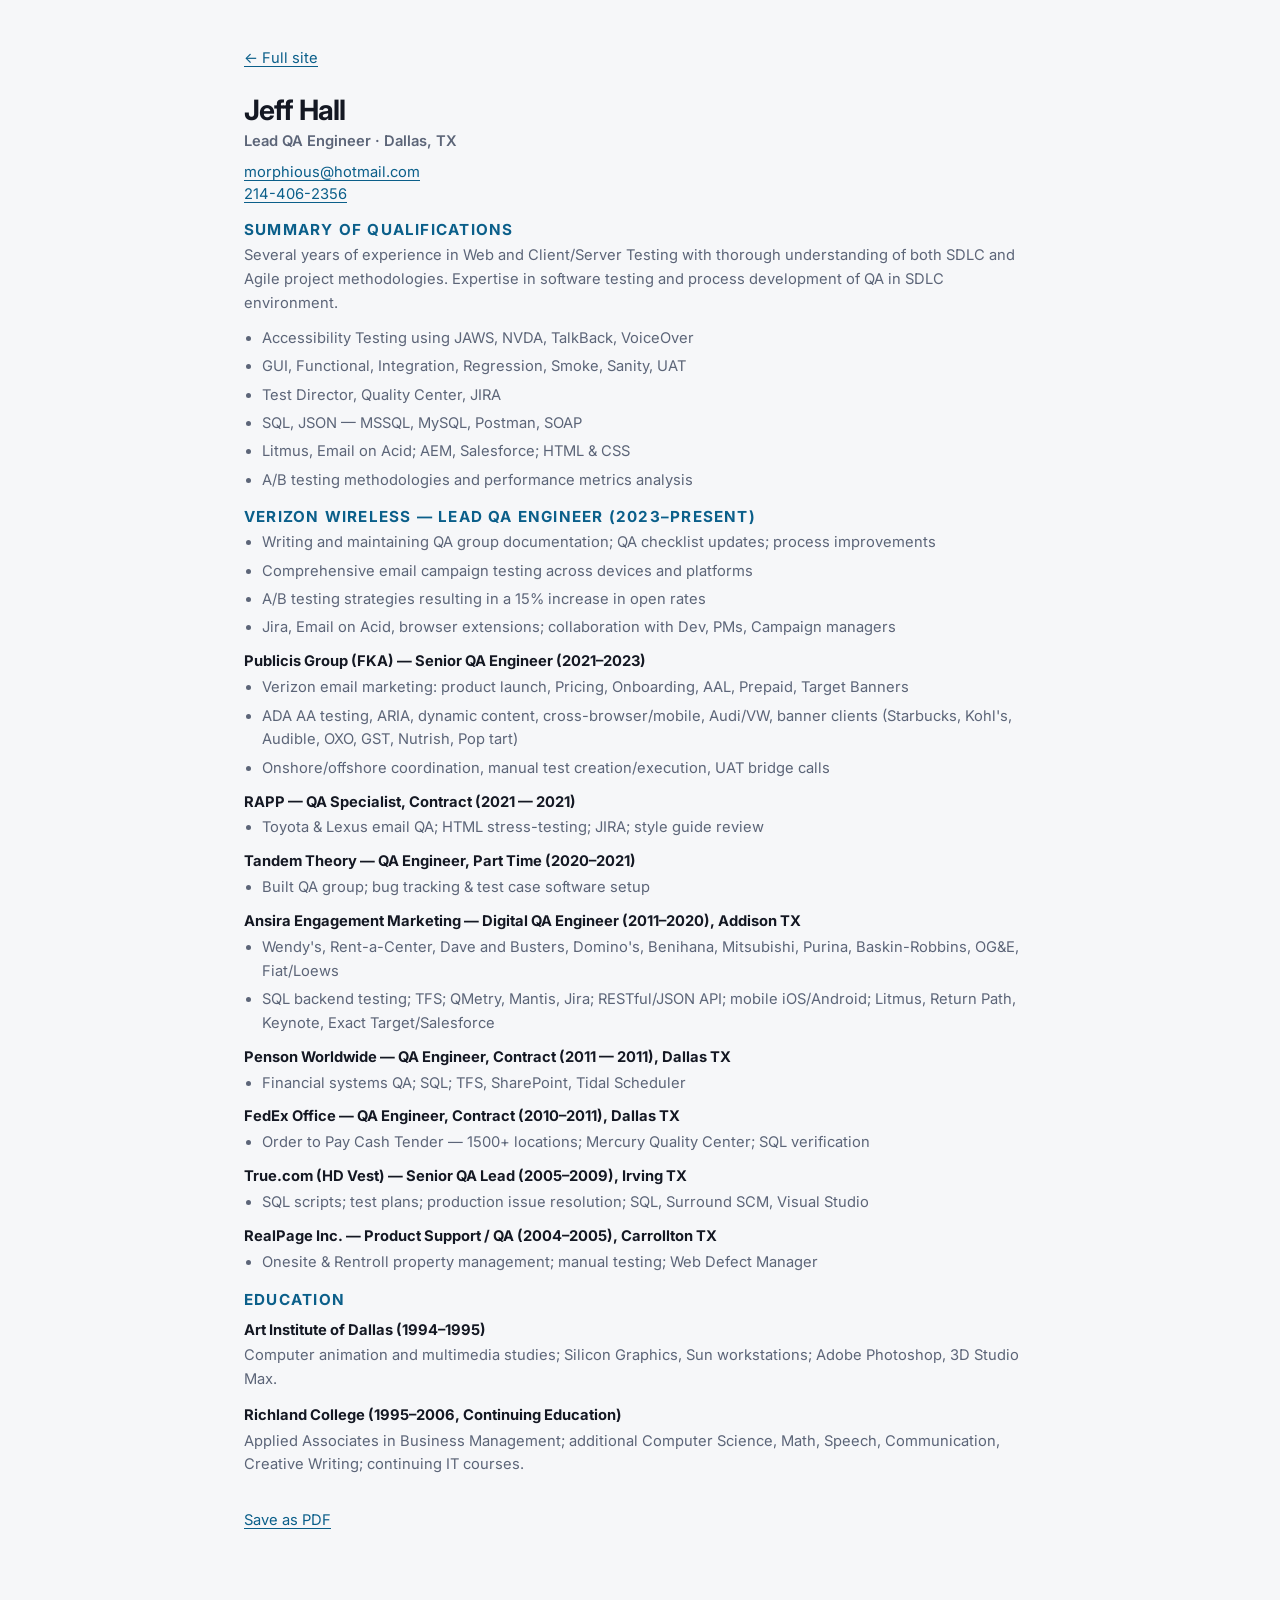
==== resume.html @ 14f7b8dd "Initial commit - resume website Static resume site with GitHub Pages auto-deploy workflow.  Co-autho" ====
<!DOCTYPE html>
<html lang="en">
<head>
  <meta charset="UTF-8" />
  <meta name="viewport" content="width=device-width, initial-scale=1.0" />
  <title>Jeff Hall | Resume</title>
  <link href="https://fonts.googleapis.com/css2?family=Inter:wght@400;600;700&display=swap" rel="stylesheet" />
  <link rel="stylesheet" href="styles/resume-site.css?v=2026-05-20-mobile" />
  <style>
    .resume-plain { max-width: 52rem; margin: 0 auto; padding: 2rem 1.25rem 4rem; font-size: 0.92rem; }
    .resume-plain h1 { font-size: clamp(1.5rem, 6vw, 1.75rem); margin-bottom: 0.25rem; }
    .resume-plain h2 { font-size: 0.95rem; text-transform: uppercase; letter-spacing: 0.08em; margin: 1rem 0 0.35rem; color: var(--primary); }
    .resume-plain ul { margin: 0; padding-left: 1.15rem; color: var(--muted); }
    .resume-plain li { margin-bottom: 0.3rem; }
    .job-title { margin: 0.65rem 0 0.15rem; font-weight: 700; overflow-wrap: anywhere; }
    .job-meta { margin: 0 0 0.35rem; color: var(--primary); font-weight: 600; font-size: 0.88rem; }
    @media (max-width: 639px) {
      .resume-plain { padding: 1.25rem 1rem 3rem; font-size: 0.9rem; }
      .resume-plain ul { padding-left: 1rem; }
    }
  </style>
</head>
<body class="resume-print-doc">
  <article class="resume-plain">
    <p class="no-print"><a href="index.html">← Full site</a></p>
    <header>
      <h1>Jeff Hall</h1>
      <p style="margin: 0 0 0.5rem; font-weight: 600; color: var(--muted);">Lead QA Engineer · Dallas, TX</p>
      <p style="margin: 0 0 1rem; line-height: 1.5;">
        <a href="mailto:morphious@hotmail.com">morphious@hotmail.com</a><br />
        <a href="tel:+12144062356">214-406-2356</a>
      </p>
    </header>

    <section>
      <h2>Summary of qualifications</h2>
      <p style="color: var(--muted); margin: 0 0 0.75rem;">Several years of experience in Web and Client/Server Testing with thorough understanding of both SDLC and Agile project methodologies. Expertise in software testing and process development of QA in SDLC environment.</p>
      <ul>
        <li>Accessibility Testing using JAWS, NVDA, TalkBack, VoiceOver</li>
        <li>GUI, Functional, Integration, Regression, Smoke, Sanity, UAT</li>
        <li>Test Director, Quality Center, JIRA</li>
        <li>SQL, JSON — MSSQL, MySQL, Postman, SOAP</li>
        <li>Litmus, Email on Acid; AEM, Salesforce; HTML &amp; CSS</li>
        <li>A/B testing methodologies and performance metrics analysis</li>
      </ul>
    </section>

    <section>
      <h2>Verizon Wireless — Lead QA Engineer (2023–Present)</h2>
      <ul>
        <li>Writing and maintaining QA group documentation; QA checklist updates; process improvements</li>
        <li>Comprehensive email campaign testing across devices and platforms</li>
        <li>A/B testing strategies resulting in a 15% increase in open rates</li>
        <li>Jira, Email on Acid, browser extensions; collaboration with Dev, PMs, Campaign managers</li>
      </ul>

      <p class="job-title">Publicis Group (FKA) — Senior QA Engineer (2021–2023)</p>
      <ul>
        <li>Verizon email marketing: product launch, Pricing, Onboarding, AAL, Prepaid, Target Banners</li>
        <li>ADA AA testing, ARIA, dynamic content, cross-browser/mobile, Audi/VW, banner clients (Starbucks, Kohl's, Audible, OXO, GST, Nutrish, Pop tart)</li>
        <li>Onshore/offshore coordination, manual test creation/execution, UAT bridge calls</li>
      </ul>

      <p class="job-title">RAPP — QA Specialist, Contract (2021 — 2021)</p>
      <ul><li>Toyota &amp; Lexus email QA; HTML stress-testing; JIRA; style guide review</li></ul>

      <p class="job-title">Tandem Theory — QA Engineer, Part Time (2020–2021)</p>
      <ul><li>Built QA group; bug tracking &amp; test case software setup</li></ul>

      <p class="job-title">Ansira Engagement Marketing — Digital QA Engineer (2011–2020), Addison TX</p>
      <ul>
        <li>Wendy's, Rent-a-Center, Dave and Busters, Domino's, Benihana, Mitsubishi, Purina, Baskin-Robbins, OG&amp;E, Fiat/Loews</li>
        <li>SQL backend testing; TFS; QMetry, Mantis, Jira; RESTful/JSON API; mobile iOS/Android; Litmus, Return Path, Keynote, Exact Target/Salesforce</li>
      </ul>

      <p class="job-title">Penson Worldwide — QA Engineer, Contract (2011 — 2011), Dallas TX</p>
      <ul><li>Financial systems QA; SQL; TFS, SharePoint, Tidal Scheduler</li></ul>

      <p class="job-title">FedEx Office — QA Engineer, Contract (2010–2011), Dallas TX</p>
      <ul><li>Order to Pay Cash Tender — 1500+ locations; Mercury Quality Center; SQL verification</li></ul>

      <p class="job-title">True.com (HD Vest) — Senior QA Lead (2005–2009), Irving TX</p>
      <ul><li>SQL scripts; test plans; production issue resolution; SQL, Surround SCM, Visual Studio</li></ul>

      <p class="job-title">RealPage Inc. — Product Support / QA (2004–2005), Carrollton TX</p>
      <ul><li>Onesite &amp; Rentroll property management; manual testing; Web Defect Manager</li></ul>
    </section>

    <section>
      <h2>Education</h2>
      <p class="job-title">Art Institute of Dallas (1994–1995)</p>
      <p style="color: var(--muted); margin: 0 0 0.75rem;">Computer animation and multimedia studies; Silicon Graphics, Sun workstations; Adobe Photoshop, 3D Studio Max.</p>
      <p class="job-title">Richland College (1995–2006, Continuing Education)</p>
      <p style="color: var(--muted); margin: 0;">Applied Associates in Business Management; additional Computer Science, Math, Speech, Communication, Creative Writing; continuing IT courses.</p>
    </section>

    <p class="no-print" style="margin-top: 2rem;"><a href="#" data-print-resume>Save as PDF</a></p>
  </article>
  <script src="js/resume-site.js?v=2026-05-20-print" defer></script>
</body>
</html>
---- styles/resume-site.css ----
/* Jeff Hall resume site — enterprise layout, light/dark, print */
:root {
  --bg: #f6f7f9;
  --surface: #ffffff;
  --surface-2: #eef1f5;
  --text: #141823;
  --muted: #5c6578;
  --line: #dfe3ea;
  --primary: #0b5f8a;
  --primary-soft: rgba(11, 95, 138, 0.12);
  --accent: #0d9488;
  --accent-soft: rgba(13, 148, 136, 0.12);
  --warning-soft: rgba(180, 83, 9, 0.12);
  --nav-h: 4rem;
  --radius: 10px;
  --radius-lg: 14px;
  --shadow: 0 4px 24px rgba(15, 23, 42, 0.06);
  --shadow-lg: 0 18px 48px rgba(15, 23, 42, 0.08);
  --font-sans: "Inter", system-ui, -apple-system, sans-serif;
  --font-display: "DM Sans", var(--font-sans);
  --max: 72rem;
}

body[data-theme="dark"] {
  --bg: #0c0e12;
  --surface: #151922;
  --surface-2: #1c2230;
  --text: #eef1f6;
  --muted: #9aa3b2;
  --line: #2a3142;
  --primary: #38bdf8;
  --primary-soft: rgba(56, 189, 248, 0.14);
  --accent: #2dd4bf;
  --accent-soft: rgba(45, 212, 191, 0.14);
  --warning-soft: rgba(251, 191, 36, 0.12);
  --shadow: 0 4px 24px rgba(0, 0, 0, 0.35);
  --shadow-lg: 0 18px 48px rgba(0, 0, 0, 0.45);
}

@media (prefers-reduced-motion: reduce) {
  html {
    scroll-behavior: auto;
  }
  *,
  *::before,
  *::after {
    animation-duration: 0.01ms !important;
    animation-iteration-count: 1 !important;
    transition-duration: 0.01ms !important;
  }
}

*,
*::before,
*::after {
  box-sizing: border-box;
}

html {
  scroll-behavior: smooth;
}

body {
  margin: 0;
  font-family: var(--font-sans);
  font-size: 1rem;
  line-height: 1.6;
  color: var(--text);
  background: var(--bg);
  transition: background-color 0.2s ease, color 0.2s ease;
  overflow-x: clip;
  -webkit-text-size-adjust: 100%;
  text-size-adjust: 100%;
}

img {
  max-width: 100%;
  height: auto;
}

a {
  color: var(--primary);
  text-decoration-thickness: 1px;
  text-underline-offset: 3px;
}

a:hover {
  text-decoration: underline;
}

:focus-visible {
  outline: 2px solid var(--primary);
  outline-offset: 3px;
}

.skip-link {
  position: absolute;
  left: -9999px;
  top: 0.75rem;
  z-index: 1000;
  padding: 0.5rem 1rem;
  background: var(--surface);
  border: 1px solid var(--line);
  border-radius: var(--radius);
  font-weight: 600;
}

.skip-link:focus {
  left: 0.75rem;
}

.wrap {
  width: min(var(--max), calc(100% - 2rem));
  margin-inline: auto;
}

/* ----- Header ----- */
.site-header {
  position: sticky;
  top: 0;
  z-index: 100;
  border-bottom: 1px solid var(--line);
  background: color-mix(in srgb, var(--bg) 88%, transparent);
  backdrop-filter: blur(12px);
}

.header-inner {
  display: flex;
  align-items: center;
  justify-content: space-between;
  gap: 1rem;
  min-height: var(--nav-h);
  padding-block: 0.65rem;
}

.brand {
  display: flex;
  align-items: center;
  gap: 0.75rem;
  text-decoration: none;
  color: inherit;
}

.brand-mark {
  width: 2.5rem;
  height: 2.5rem;
  border-radius: var(--radius);
  background: linear-gradient(135deg, var(--primary), var(--accent));
  color: #fff;
  font-weight: 700;
  font-size: 0.85rem;
  display: grid;
  place-items: center;
}

body[data-theme="dark"] .brand-mark {
  color: #0c0e12;
}

.brand-text strong {
  font-family: var(--font-display);
  font-weight: 700;
  font-size: 1rem;
  letter-spacing: -0.02em;
  display: block;
  line-height: 1.2;
}

.brand-text span {
  font-size: 0.7rem;
  letter-spacing: 0.12em;
  text-transform: uppercase;
  color: var(--muted);
}

.nav-desktop {
  display: none;
  align-items: center;
  gap: 1.35rem;
}

.nav-desktop a {
  font-size: 0.875rem;
  font-weight: 500;
  color: inherit;
  text-decoration: none;
}

.nav-desktop a:hover {
  color: var(--primary);
  text-decoration: none;
}

.header-actions {
  display: flex;
  align-items: center;
  gap: 0.5rem;
}

.btn {
  display: inline-flex;
  align-items: center;
  justify-content: center;
  gap: 0.45rem;
  padding: 0.55rem 1rem;
  border-radius: var(--radius);
  font-size: 0.875rem;
  font-weight: 600;
  border: 1px solid var(--line);
  background: var(--surface);
  color: inherit;
  cursor: pointer;
  text-decoration: none;
  font-family: inherit;
}

.btn:hover {
  border-color: var(--primary);
  text-decoration: none;
}

.btn-primary {
  background: var(--primary);
  border-color: var(--primary);
  color: #fff;
}

body[data-theme="dark"] .btn-primary {
  color: #0c0e12;
}

.btn-primary:hover {
  filter: brightness(1.08);
  text-decoration: none;
}

.menu-toggle {
  display: flex;
  flex-direction: column;
  justify-content: center;
  gap: 5px;
  width: 2.5rem;
  height: 2.5rem;
  padding: 0;
  border: 1px solid var(--line);
  border-radius: var(--radius);
  background: var(--surface);
  cursor: pointer;
}

.menu-toggle span {
  display: block;
  height: 2px;
  width: 1.1rem;
  margin-inline: auto;
  background: var(--text);
  border-radius: 1px;
}

.nav-mobile {
  display: none;
  flex-direction: column;
  gap: 0.25rem;
  padding: 0.75rem 0 1rem;
  border-top: 1px solid var(--line);
}

.nav-mobile.is-open {
  display: flex;
}

.nav-mobile a {
  padding: 0.65rem 0.5rem;
  font-weight: 500;
  color: inherit;
  text-decoration: none;
  border-radius: var(--radius);
}

.nav-mobile a:hover {
  background: var(--surface-2);
  text-decoration: none;
}

@media (min-width: 960px) {
  .nav-desktop {
    display: flex;
  }

  .menu-toggle {
    display: none;
  }

  .nav-mobile {
    display: none !important;
  }
}

/* ----- Sections ----- */
.section {
  padding-block: clamp(3rem, 6vw, 4.5rem);
}

.section-label {
  font-size: 0.7rem;
  font-weight: 600;
  letter-spacing: 0.14em;
  text-transform: uppercase;
  color: var(--accent);
  margin: 0 0 0.5rem;
}

h1,
h2,
h3 {
  font-family: var(--font-display);
  letter-spacing: -0.03em;
  line-height: 1.15;
}

.hero {
  padding-block: clamp(3rem, 8vw, 5rem);
  border-bottom: 1px solid var(--line);
  background: radial-gradient(ellipse 80% 60% at 50% -20%, var(--primary-soft), transparent 55%);
}

.hero-grid {
  display: grid;
  gap: 2.5rem;
  align-items: start;
}

@media (min-width: 900px) {
  .hero-grid {
    grid-template-columns: 1.15fr 0.85fr;
    gap: 3rem;
  }
}

.hero h1 {
  font-size: clamp(2.25rem, 4.5vw, 3.25rem);
  margin: 0 0 0.35rem;
}

.hero-role {
  font-size: clamp(1.15rem, 2vw, 1.35rem);
  color: var(--primary);
  font-weight: 600;
  margin: 0 0 1rem;
}

.hero-lede {
  font-size: 1.08rem;
  color: var(--muted);
  max-width: 38rem;
  margin: 0 0 1.5rem;
}

.badge-row {
  display: flex;
  flex-wrap: wrap;
  gap: 0.5rem;
  margin-bottom: 1.25rem;
}

.badge {
  display: inline-flex;
  align-items: center;
  gap: 0.35rem;
  padding: 0.35rem 0.75rem;
  border-radius: 999px;
  font-size: 0.78rem;
  font-weight: 600;
  background: var(--surface);
  border: 1px solid var(--line);
}

.badge-dot {
  width: 6px;
  height: 6px;
  border-radius: 50%;
  background: var(--accent);
}

.hero-actions {
  display: flex;
  flex-wrap: wrap;
  gap: 0.65rem;
}

.hero-meta {
  display: flex;
  flex-wrap: wrap;
  gap: 1rem 1.5rem;
  margin-top: 1.75rem;
  font-size: 0.875rem;
  color: var(--muted);
}

.stat-board {
  background: var(--surface);
  border: 1px solid var(--line);
  border-radius: var(--radius-lg);
  padding: 1.35rem;
  box-shadow: var(--shadow);
}

.stat-board-header {
  display: flex;
  align-items: center;
  gap: 1rem;
  margin-bottom: 1.25rem;
}

.stat-avatar {
  width: 3.5rem;
  height: 3.5rem;
  border-radius: var(--radius);
  background: linear-gradient(135deg, var(--primary), var(--accent));
  display: grid;
  place-items: center;
  font-weight: 800;
  font-size: 1rem;
  color: #fff;
}

body[data-theme="dark"] .stat-avatar {
  color: #0c0e12;
}

.stat-board-title {
  font-weight: 700;
  font-size: 1.05rem;
}

.stat-board-sub {
  font-size: 0.85rem;
  color: var(--muted);
}

.stat-grid {
  display: grid;
  grid-template-columns: repeat(3, 1fr);
  gap: 0.65rem;
}

.stat-cell {
  text-align: center;
  padding: 0.85rem 0.5rem;
  background: var(--surface-2);
  border-radius: var(--radius);
  border: 1px solid var(--line);
}

.stat-cell strong {
  display: block;
  font-size: 1.5rem;
  font-variant-numeric: tabular-nums;
  color: var(--primary);
}

.stat-cell span {
  font-size: 0.65rem;
  letter-spacing: 0.06em;
  text-transform: uppercase;
  color: var(--muted);
}

.focus-card {
  margin-top: 1rem;
  padding: 1rem 1.15rem;
  border-radius: var(--radius-lg);
  border: 1px solid var(--line);
  background: var(--surface-2);
}

.focus-card small {
  display: block;
  font-size: 0.65rem;
  letter-spacing: 0.12em;
  text-transform: uppercase;
  color: var(--muted);
  margin-bottom: 0.35rem;
}

#focus-rotator {
  font-weight: 700;
  font-size: 1.15rem;
  color: var(--primary);
  transition: opacity 0.25s ease;
}

/* Two-column about */
.split {
  display: grid;
  gap: 2rem;
}

@media (min-width: 768px) {
  .split {
    grid-template-columns: minmax(0, 1fr) minmax(0, 1.35fr);
    gap: 3rem;
    align-items: start;
  }

  .split-sticky {
    position: sticky;
    top: calc(var(--nav-h) + 1rem);
  }
}

.prose p {
  margin: 0 0 1rem;
  color: var(--muted);
}

.prose p:last-child {
  margin-bottom: 0;
}

.lead-in {
  font-size: 1.05rem;
  color: var(--text);
}

/* Skills matrix */
.skills-table-wrap {
  overflow-x: auto;
  border: 1px solid var(--line);
  border-radius: var(--radius-lg);
  background: var(--surface);
}

.skills-table {
  width: 100%;
  border-collapse: collapse;
  font-size: 0.9rem;
}

.skills-table th,
.skills-table td {
  padding: 0.75rem 1rem;
  text-align: left;
  border-bottom: 1px solid var(--line);
  vertical-align: top;
}

.skills-table th {
  font-family: var(--font-display);
  font-weight: 700;
  background: var(--surface-2);
  white-space: nowrap;
}

.skills-table tr:last-child td {
  border-bottom: none;
}

.skill-level {
  font-size: 0.75rem;
  font-weight: 700;
  text-transform: uppercase;
  letter-spacing: 0.06em;
  padding: 0.2rem 0.5rem;
  border-radius: 6px;
  white-space: nowrap;
}

.level-expert {
  background: var(--accent-soft);
  color: var(--accent);
}

.level-strong {
  background: var(--primary-soft);
  color: var(--primary);
}

.level-proficient {
  background: var(--warning-soft);
  color: #b45309;
}

body[data-theme="dark"] .level-proficient {
  color: #fbbf24;
}

/* Tools */
.tool-grid {
  display: grid;
  gap: 1.25rem;
}

@media (min-width: 640px) {
  .tool-grid {
    grid-template-columns: repeat(2, 1fr);
  }
}

@media (min-width: 960px) {
  .tool-grid {
    grid-template-columns: repeat(3, 1fr);
  }
}

.tool-group {
  padding: 1.15rem;
  border-radius: var(--radius-lg);
  border: 1px solid var(--line);
  background: var(--surface);
}

.tool-group h3 {
  font-size: 0.95rem;
  margin: 0 0 0.65rem;
}

.chips {
  display: flex;
  flex-wrap: wrap;
  gap: 0.4rem;
}

.chip {
  font-size: 0.78rem;
  padding: 0.3rem 0.55rem;
  border-radius: 6px;
  border: 1px solid var(--line);
  background: var(--surface-2);
  color: var(--text);
}

/* Cards grid */
.card-grid {
  display: grid;
  gap: 1rem;
}

@media (min-width: 768px) {
  .card-grid.cols-3 {
    grid-template-columns: repeat(3, 1fr);
  }
}

.card {
  padding: 1.25rem;
  border-radius: var(--radius-lg);
  border: 1px solid var(--line);
  background: var(--surface);
  transition: box-shadow 0.2s ease, border-color 0.2s ease;
}

.card:hover {
  box-shadow: var(--shadow-lg);
  border-color: color-mix(in srgb, var(--primary) 35%, var(--line));
}

.card h3 {
  font-size: 1.05rem;
  margin: 0 0 0.65rem;
}

.card ul {
  margin: 0;
  padding-left: 1.1rem;
  color: var(--muted);
  font-size: 0.9rem;
}

.card ul li {
  margin-bottom: 0.35rem;
}

/* Timeline jobs */
.job {
  padding: 1.25rem 0 1.25rem 1.25rem;
  border-left: 3px solid var(--primary);
  margin-bottom: 1.5rem;
}

.job.alt {
  border-left-color: var(--muted);
}

.job-head {
  display: flex;
  flex-wrap: wrap;
  justify-content: space-between;
  gap: 0.5rem 1rem;
  margin-bottom: 0.65rem;
}

.job-head strong {
  font-size: 1.15rem;
}

.job-meta {
  font-size: 0.9rem;
  color: var(--primary);
  font-weight: 600;
}

.job-location {
  font-size: 0.85rem;
  color: var(--muted);
}

.job ul {
  margin: 0;
  padding-left: 1.1rem;
  color: var(--muted);
}

.job ul li {
  margin-bottom: 0.45rem;
}

.details-block {
  margin-top: 1rem;
}

.details-block summary {
  cursor: pointer;
  font-weight: 600;
  font-size: 0.9rem;
  color: var(--primary);
}

.details-block[open] summary {
  margin-bottom: 0.65rem;
}

.compact-grid {
  display: grid;
  gap: 1rem;
}

@media (min-width: 640px) {
  .compact-grid.two {
    grid-template-columns: 1fr 1fr;
  }
}

.compact-grid article {
  font-size: 0.88rem;
  color: var(--muted);
  padding: 0.85rem;
  border-radius: var(--radius);
  border: 1px solid var(--line);
  background: var(--surface);
}

.compact-grid article strong {
  display: block;
  color: var(--text);
  margin-bottom: 0.25rem;
}

/* Case studies */
.case {
  padding: 1.35rem;
  border-radius: var(--radius-lg);
  border: 1px solid var(--line);
  background: var(--surface);
  margin-bottom: 1rem;
}

.case-label {
  font-size: 0.68rem;
  font-weight: 700;
  letter-spacing: 0.1em;
  text-transform: uppercase;
  color: var(--accent);
  margin-bottom: 0.35rem;
}

.case h3 {
  font-size: 1.05rem;
  margin: 0 0 0.75rem;
}

.case-row {
  display: grid;
  gap: 0.35rem;
  font-size: 0.88rem;
  margin-bottom: 0.5rem;
}

.case-row:last-child {
  margin-bottom: 0;
}

.case-row dt {
  font-weight: 700;
  color: var(--muted);
  font-size: 0.72rem;
  text-transform: uppercase;
  letter-spacing: 0.06em;
}

.case-row dd {
  margin: 0;
  color: var(--text);
}

/* Impact strip */
.impact-section {
  background: var(--surface);
  border-block: 1px solid var(--line);
}

.impact-grid {
  display: grid;
  gap: 2rem;
  text-align: center;
}

@media (min-width: 768px) {
  .impact-grid {
    grid-template-columns: repeat(3, 1fr);
  }
}

.impact-num {
  font-size: clamp(2.5rem, 5vw, 3.25rem);
  font-weight: 800;
  font-variant-numeric: tabular-nums;
  color: var(--primary);
  line-height: 1;
  margin-bottom: 0.5rem;
}

.impact-text {
  font-size: 0.95rem;
  color: var(--muted);
  max-width: 22rem;
  margin-inline: auto;
}

.metric-note {
  font-size: 0.75rem;
  color: var(--muted);
  margin-top: 2rem;
  text-align: center;
  font-style: italic;
}

/* Credentials */
.credentials-grid {
  display: grid;
  gap: 1.25rem;
}

@media (min-width: 768px) {
  .credentials-grid {
    grid-template-columns: 1fr 1fr;
  }
}

.note-box {
  font-size: 0.88rem;
  color: var(--muted);
  padding: 1rem;
  border-radius: var(--radius);
  border: 1px dashed var(--line);
  background: var(--surface-2);
}

/* Footer */
.site-footer {
  border-top: 1px solid var(--line);
  padding-block: 3rem;
  text-align: center;
}

.footer-email {
  display: inline-flex;
  align-items: center;
  gap: 0.5rem;
  font-size: 1.05rem;
  font-weight: 600;
  padding: 0.85rem 1.25rem;
  border-radius: var(--radius-lg);
  border: 1px solid var(--line);
  text-decoration: none;
  color: inherit;
  margin-top: 0.75rem;
}

.footer-email:hover {
  border-color: var(--primary);
  text-decoration: none;
}

.footer-links {
  margin-top: 2rem;
  display: flex;
  flex-wrap: wrap;
  justify-content: center;
  gap: 1rem 1.5rem;
  font-size: 0.8rem;
  color: var(--muted);
}

.footer-links a {
  color: inherit;
  font-weight: 500;
}

.section-alt {
  background: var(--surface);
  border-block: 1px solid var(--line);
}

h2.section-title {
  font-size: clamp(1.65rem, 3vw, 2.1rem);
  margin: 0 0 1.25rem;
}

.subtle-link {
  font-size: 0.875rem;
  font-weight: 600;
  white-space: nowrap;
}

.about-list {
  margin: 1.25rem 0 0;
  padding-left: 1.2rem;
  color: var(--muted);
  columns: 1;
  gap: 2rem;
}

/* ----- Mobile responsive ----- */
@media (max-width: 959px) {
  .header-inner {
    gap: 0.65rem;
  }

  .header-actions .btn-primary {
    display: none;
  }

  .nav-mobile a {
    min-height: 2.75rem;
    display: flex;
    align-items: center;
  }
}

@media (max-width: 639px) {
  :root {
    --nav-h: 3.75rem;
  }

  .wrap {
    width: min(var(--max), calc(100% - 1.25rem));
  }

  .section {
    padding-block: clamp(2.25rem, 5vw, 3rem);
  }

  .hero {
    padding-block: clamp(2rem, 6vw, 3rem);
  }

  .header-inner {
    padding-block: 0.5rem;
  }

  .brand-mark {
    width: 2.25rem;
    height: 2.25rem;
    font-size: 0.75rem;
  }

  .brand-text strong {
    font-size: 0.95rem;
  }

  .header-actions {
    gap: 0.35rem;
  }

  .header-actions .btn {
    padding: 0.5rem 0.65rem;
    font-size: 0.8125rem;
  }

  .theme-toggle-label {
    position: absolute;
    width: 1px;
    height: 1px;
    padding: 0;
    margin: -1px;
    overflow: hidden;
    clip: rect(0, 0, 0, 0);
    white-space: nowrap;
    border: 0;
  }

  #theme-toggle {
    position: relative;
    min-width: 2.75rem;
    min-height: 2.75rem;
    padding-inline: 0.65rem;
  }

  #theme-toggle::before {
    content: "◐";
    font-size: 1rem;
    line-height: 1;
  }

  body[data-theme="dark"] #theme-toggle::before {
    content: "◑";
  }

  .menu-toggle {
    min-width: 2.75rem;
    min-height: 2.75rem;
  }

  .hero h1 {
    font-size: clamp(1.85rem, 8vw, 2.5rem);
  }

  .hero-role {
    font-size: 1.05rem;
  }

  .hero-lede {
    font-size: 1rem;
  }

  .hero-actions {
    display: grid;
    grid-template-columns: 1fr 1fr;
    gap: 0.5rem;
  }

  .hero-actions .btn {
    width: 100%;
    min-height: 2.75rem;
  }

  .hero-meta {
    flex-direction: column;
    align-items: flex-start;
    gap: 0.35rem;
    margin-top: 1.25rem;
  }

  .stat-board {
    padding: 1rem;
  }

  .stat-grid {
    grid-template-columns: 1fr;
    gap: 0.5rem;
  }

  .stat-cell {
    display: flex;
    align-items: center;
    justify-content: space-between;
    gap: 1rem;
    text-align: left;
    padding: 0.75rem 0.85rem;
  }

  .stat-cell strong {
    font-size: 1.35rem;
  }

  .stat-cell span {
    text-align: right;
    max-width: 12rem;
  }

  .about-list {
    padding-left: 1rem;
  }

  .job {
    padding-left: 0.85rem;
    margin-bottom: 1.25rem;
  }

  .job-head {
    flex-direction: column;
    align-items: flex-start;
    gap: 0.25rem;
  }

  .job-head strong {
    font-size: 1.05rem;
    overflow-wrap: anywhere;
  }

  .job-meta {
    font-size: 0.85rem;
    line-height: 1.4;
  }

  .job ul {
    padding-left: 1rem;
    font-size: 0.92rem;
  }

  .tool-group,
  .card,
  .case {
    padding: 1rem;
  }

  .chip {
    font-size: 0.75rem;
  }

  .impact-grid,
  .impact-grid.two-col {
    grid-template-columns: 1fr !important;
    gap: 1.5rem;
  }

  .impact-num {
    font-size: clamp(2rem, 10vw, 2.75rem);
  }

  .footer-email {
    display: flex;
    width: 100%;
    justify-content: center;
    font-size: 0.95rem;
    word-break: break-all;
  }

  .footer-links {
    flex-direction: column;
    gap: 0.75rem;
  }

  .skills-table th,
  .skills-table td {
    padding: 0.6rem 0.75rem;
    font-size: 0.85rem;
  }

  .skills-table th {
    white-space: normal;
  }
}

@media (max-width: 399px) {
  .brand-text span {
    display: none;
  }

  .badge-row {
    gap: 0.4rem;
  }

  .badge {
    font-size: 0.72rem;
    padding: 0.3rem 0.6rem;
  }
}

@media (min-width: 640px) {
  .about-list {
    columns: 2;
    column-gap: 2rem;
  }

  .impact-grid.two-col {
    grid-template-columns: repeat(2, 1fr);
  }
}

@media (min-width: 640px) and (max-width: 899px) {
  .stat-grid {
    grid-template-columns: repeat(3, minmax(0, 1fr));
  }

  .stat-cell strong {
    font-size: 1.25rem;
  }

  .stat-cell span {
    font-size: 0.6rem;
  }
}

body.nav-open {
  overflow: hidden;
}

/* ----- Print / PDF ----- */
@page {
  size: letter;
  margin: 0.45in 0.5in;
}

@media print {
  .no-print,
  .skip-link,
  .site-header,
  .stat-board,
  .focus-card,
  .hero-lede,
  .hero-actions,
  .section-label,
  .impact-section,
  #skills,
  .site-footer h2,
  .site-footer .footer-links {
    display: none !important;
  }

  *,
  *::before,
  *::after {
    box-shadow: none !important;
    text-shadow: none !important;
  }

  html,
  body {
    margin: 0 !important;
    padding: 0 !important;
    background: #fff !important;
    color: #111 !important;
    font-size: 10pt !important;
    line-height: 1.35 !important;
    overflow: visible !important;
  }

  body[data-theme="dark"] {
    --text: #111;
    --muted: #333;
    --line: #ccc;
    --surface: #fff;
    --surface-2: #f5f5f5;
    --primary: #0369a1;
    --accent: #0d9488;
  }

  .wrap {
    width: 100% !important;
    max-width: none !important;
    margin: 0 !important;
    padding: 0 !important;
  }

  /* Compact header block */
  .hero {
    padding: 0 0 0.25rem !important;
    margin: 0 !important;
    border: none !important;
    background: none !important;
  }

  .hero-grid {
    display: block !important;
    gap: 0 !important;
  }

  .hero h1 {
    font-size: 17pt !important;
    margin: 0 0 0.05rem !important;
  }

  .hero-role {
    font-size: 11pt !important;
    margin: 0 0 0.15rem !important;
  }

  .hero-meta {
    display: block !important;
    margin: 0 !important;
    font-size: 9.5pt !important;
    color: #333 !important;
  }

  .hero-meta span + span::before {
    content: " · ";
  }

  .section,
  .section-alt,
  .impact-section,
  .site-footer {
    padding: 0.2rem 0 !important;
    margin: 0 !important;
    border: none !important;
    background: transparent !important;
  }

  h2.section-title {
    font-size: 11pt !important;
    margin: 0.35rem 0 0.15rem !important;
    padding: 0 !important;
  }

  .prose p,
  .lead-in {
    margin: 0 0 0.2rem !important;
    font-size: 10pt !important;
    color: #333 !important;
  }

  .about-list {
    margin: 0.15rem 0 0 !important;
    padding-left: 1rem !important;
    columns: 2 !important;
    column-gap: 1.25rem !important;
  }

  .about-list li {
    margin-bottom: 0.08rem !important;
    font-size: 9.5pt !important;
  }

  .job {
    padding: 0.1rem 0 0.1rem 0.45rem !important;
    margin: 0 0 0.25rem !important;
    border-left-width: 2px !important;
    break-inside: auto;
    page-break-inside: auto;
  }

  .job-head {
    margin-bottom: 0.1rem !important;
  }

  .job-head strong {
    font-size: 10.5pt !important;
  }

  .job-meta,
  .job-location {
    font-size: 9pt !important;
  }

  .job ul {
    margin: 0 !important;
    padding-left: 0.95rem !important;
  }

  .job ul li {
    margin-bottom: 0.06rem !important;
    font-size: 9.5pt !important;
    color: #333 !important;
  }

  .credentials-grid {
    display: block !important;
    gap: 0 !important;
  }

  .credentials-grid article {
    padding: 0 !important;
    margin: 0 0 0.25rem !important;
    border: none !important;
    background: transparent !important;
  }

  .credentials-grid article h3 {
    font-size: 10pt !important;
    margin: 0 0 0.05rem !important;
  }

  .credentials-grid article p {
    margin: 0 0 0.1rem !important;
    font-size: 9.5pt !important;
  }

  .site-footer {
    padding-top: 0.15rem !important;
    text-align: left !important;
  }

  .footer-email {
    display: inline !important;
    border: none !important;
    padding: 0 !important;
    margin: 0 !important;
    font-size: 10pt !important;
  }

  .site-footer p {
    margin: 0.1rem 0 0 !important;
    font-size: 10pt !important;
  }

  a {
    color: #111 !important;
    text-decoration: none !important;
  }

  a[href^="http"]::after,
  a[href^="https"]::after,
  a[href^="tel"]::after {
    content: none !important;
  }

  /* Plain resume page (resume.html) */
  .resume-plain {
    max-width: none !important;
    margin: 0 !important;
    padding: 0 !important;
    font-size: 10pt !important;
    line-height: 1.35 !important;
  }

  .resume-plain header {
    margin-bottom: 0.2rem !important;
    padding-bottom: 0.15rem !important;
    border-bottom: 1px solid #ccc;
  }

  .resume-plain h1 {
    font-size: 17pt !important;
    margin: 0 0 0.05rem !important;
  }

  .resume-plain h2 {
    font-size: 10pt !important;
    margin: 0.4rem 0 0.12rem !important;
    padding: 0 !important;
    letter-spacing: 0.05em !important;
  }

  .resume-plain section {
    margin: 0 !important;
    padding: 0 !important;
  }

  .resume-plain p {
    margin: 0 0 0.15rem !important;
    font-size: 9.5pt !important;
    color: #333 !important;
  }

  .resume-plain ul {
    margin: 0 0 0.15rem !important;
    padding-left: 0.95rem !important;
  }

  .resume-plain li {
    margin-bottom: 0.05rem !important;
    font-size: 9.5pt !important;
    color: #333 !important;
  }

  .job-title {
    margin: 0.28rem 0 0.04rem !important;
    font-size: 10pt !important;
    font-weight: 700 !important;
    color: #111 !important;
  }

  .job-meta {
    margin: 0 !important;
  }
}
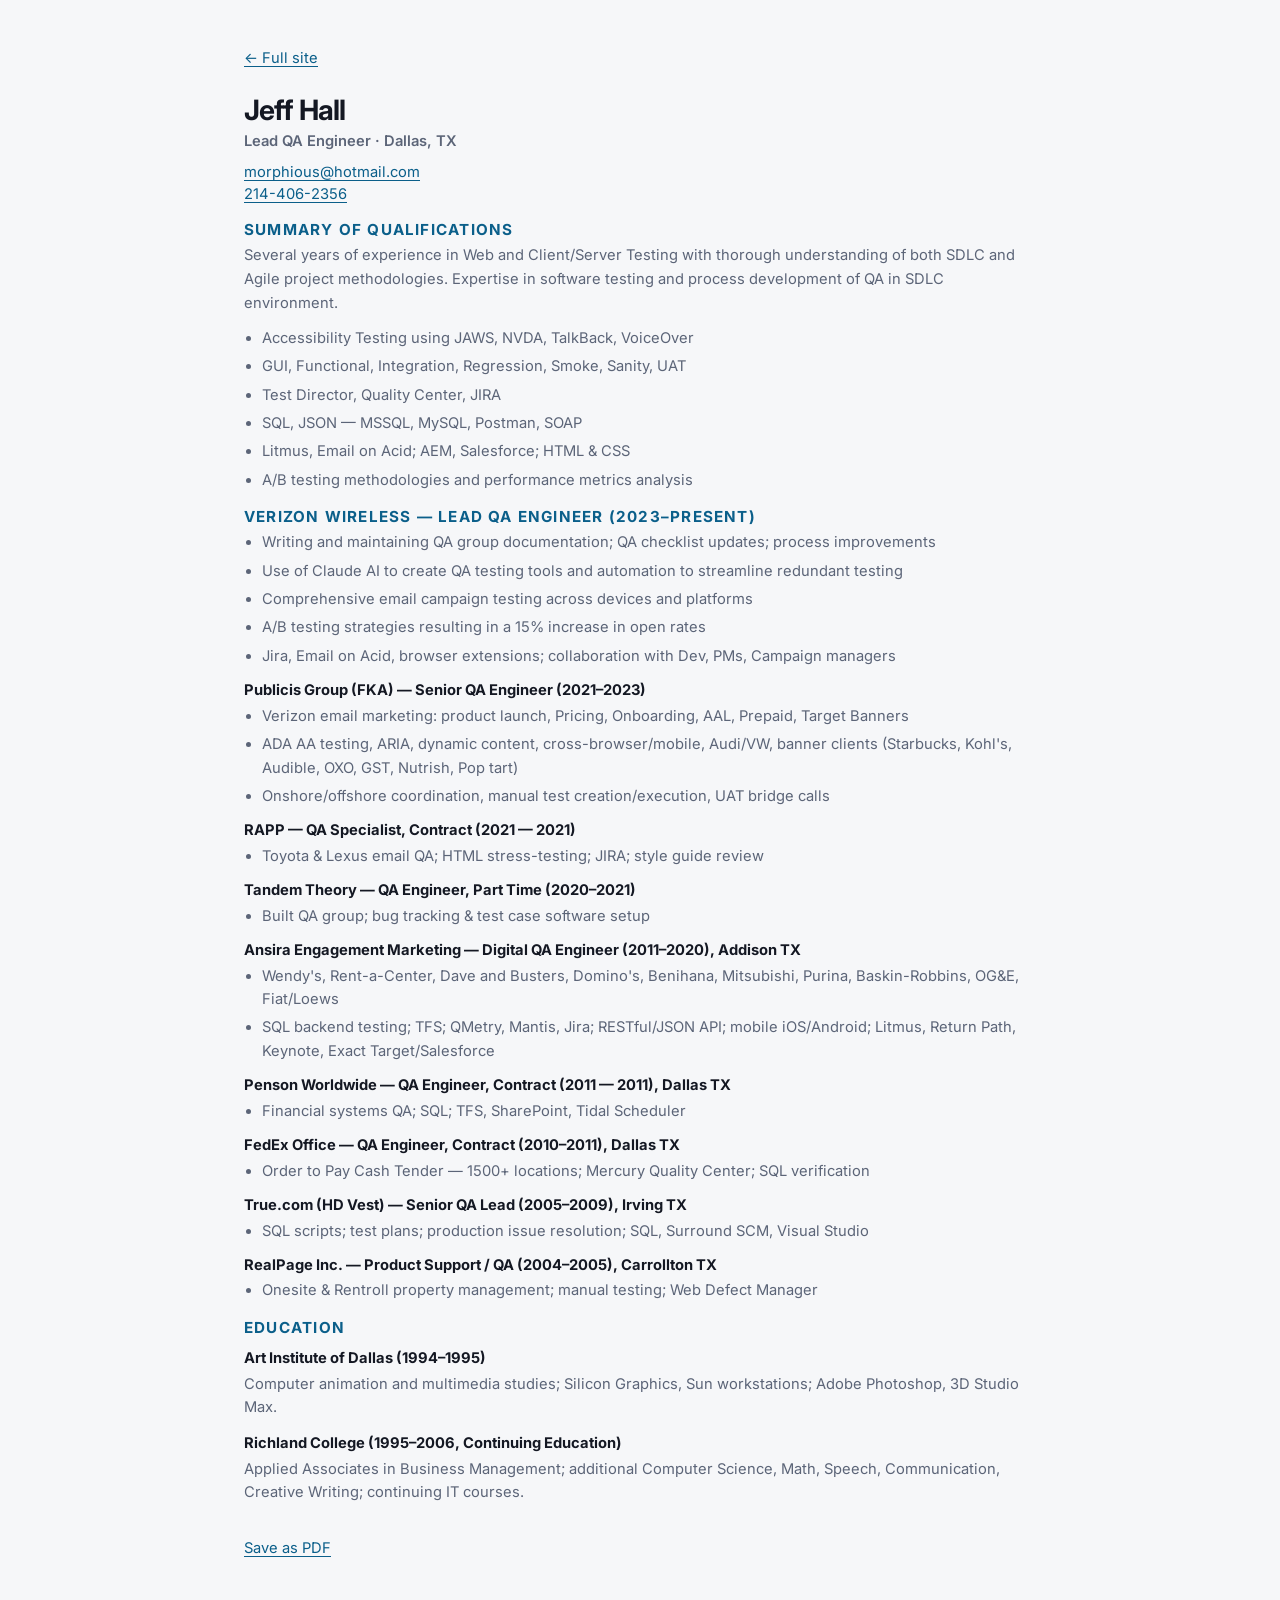
==== commit f109bc13: "Add Claude AI QA automation bullet to Verizon experience. Highlight use of AI tools to streamline re" ====
--- a/resume.html
+++ b/resume.html
@@ -49,6 +49,7 @@
       <h2>Verizon Wireless — Lead QA Engineer (2023–Present)</h2>
       <ul>
         <li>Writing and maintaining QA group documentation; QA checklist updates; process improvements</li>
+        <li>Use of Claude AI to create QA testing tools and automation to streamline redundant testing</li>
         <li>Comprehensive email campaign testing across devices and platforms</li>
         <li>A/B testing strategies resulting in a 15% increase in open rates</li>
         <li>Jira, Email on Acid, browser extensions; collaboration with Dev, PMs, Campaign managers</li>
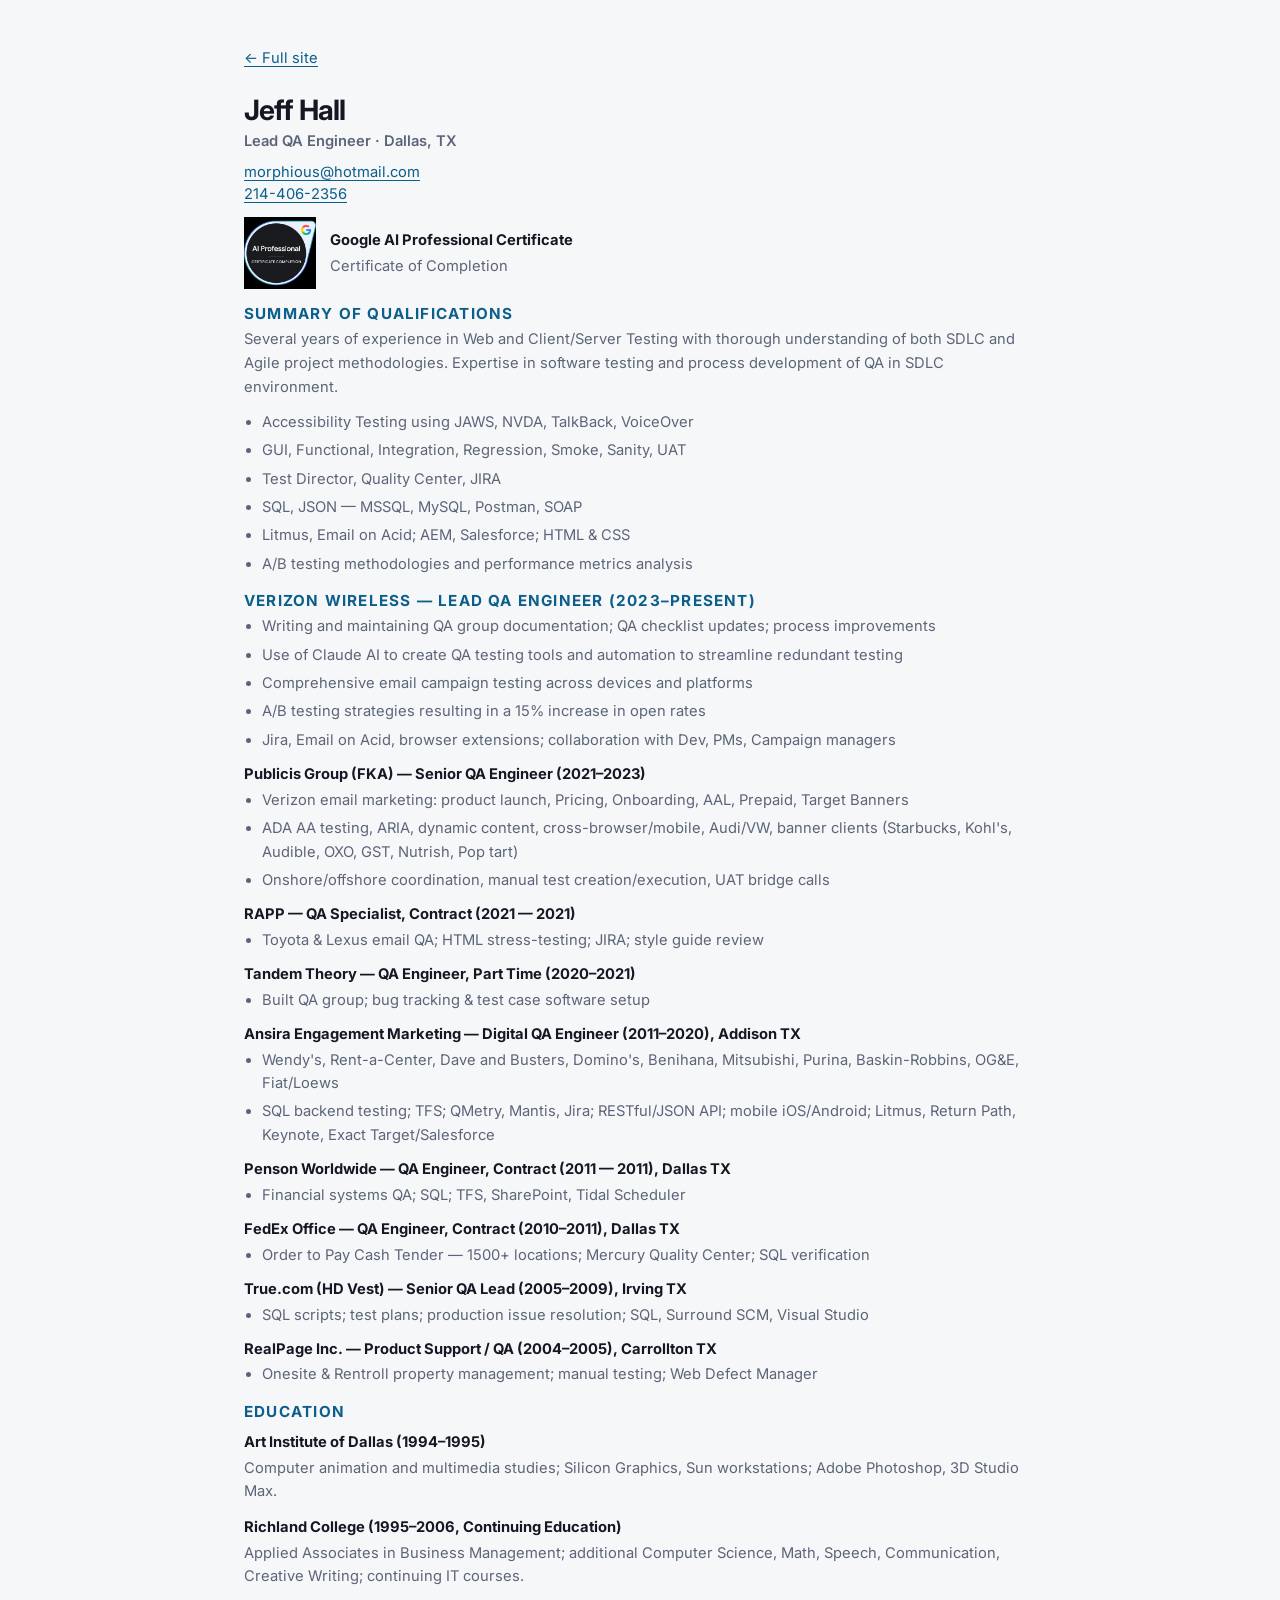
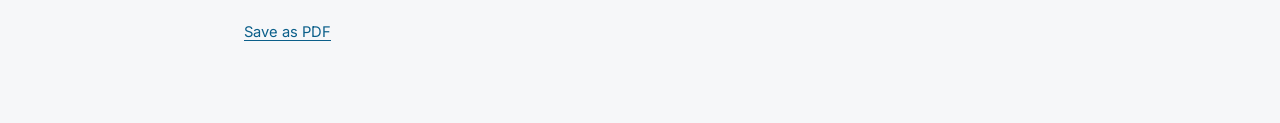
==== commit 20c2105f: "Add Google AI Professional Certificate badge to the hero." ====
--- a/resume.html
+++ b/resume.html
@@ -26,10 +26,23 @@
     <header>
       <h1>Jeff Hall</h1>
       <p style="margin: 0 0 0.5rem; font-weight: 600; color: var(--muted);">Lead QA Engineer · Dallas, TX</p>
-      <p style="margin: 0 0 1rem; line-height: 1.5;">
+      <p style="margin: 0 0 0.75rem; line-height: 1.5;">
         <a href="mailto:morphious@hotmail.com">morphious@hotmail.com</a><br />
         <a href="tel:+12144062356">214-406-2356</a>
       </p>
+      <div class="cert-badge-row" style="margin: 0 0 1rem;">
+        <img
+          class="cert-badge"
+          src="images/google-ai-professional-certificate.png"
+          alt="Google AI Professional Certificate Completion Badge"
+          width="72"
+          height="72"
+        />
+        <div>
+          <p class="job-title" style="margin-top: 0;">Google AI Professional Certificate</p>
+          <p style="color: var(--muted); margin: 0;">Certificate of Completion</p>
+        </div>
+      </div>
     </header>
 
     <section>
--- a/styles/resume-site.css
+++ b/styles/resume-site.css
@@ -857,6 +857,47 @@
   }
 }
 
+.cert-badge-row {
+  display: flex;
+  align-items: center;
+  gap: 0.85rem;
+  margin-top: 1.5rem;
+}
+
+.cert-badge-row--hero {
+  margin: 0.85rem 0 1.1rem;
+}
+
+.cert-badge {
+  width: 4.5rem;
+  height: auto;
+  flex-shrink: 0;
+  display: block;
+}
+
+.cert-badge-row--hero .cert-badge {
+  width: 3.75rem;
+}
+
+.cert-badge-title {
+  font-size: 1rem;
+  margin: 0 0 0.2rem;
+}
+
+.cert-badge-row--hero .cert-badge-title {
+  font-size: 0.95rem;
+}
+
+.cert-badge-meta {
+  margin: 0;
+  color: var(--muted);
+  font-size: 0.9rem;
+}
+
+.cert-badge-row--hero .cert-badge-meta {
+  font-size: 0.85rem;
+}
+
 .note-box {
   font-size: 0.88rem;
   color: var(--muted);
@@ -1377,6 +1418,24 @@
     font-size: 9.5pt !important;
   }
 
+  .cert-badge-row {
+    margin-top: 0.35rem !important;
+    gap: 0.5rem !important;
+  }
+
+  .cert-badge {
+    width: 2.75rem !important;
+  }
+
+  .cert-badge-title {
+    font-size: 10pt !important;
+    margin: 0 0 0.05rem !important;
+  }
+
+  .cert-badge-meta {
+    font-size: 9.5pt !important;
+  }
+
   .site-footer {
     padding-top: 0.15rem !important;
     text-align: left !important;
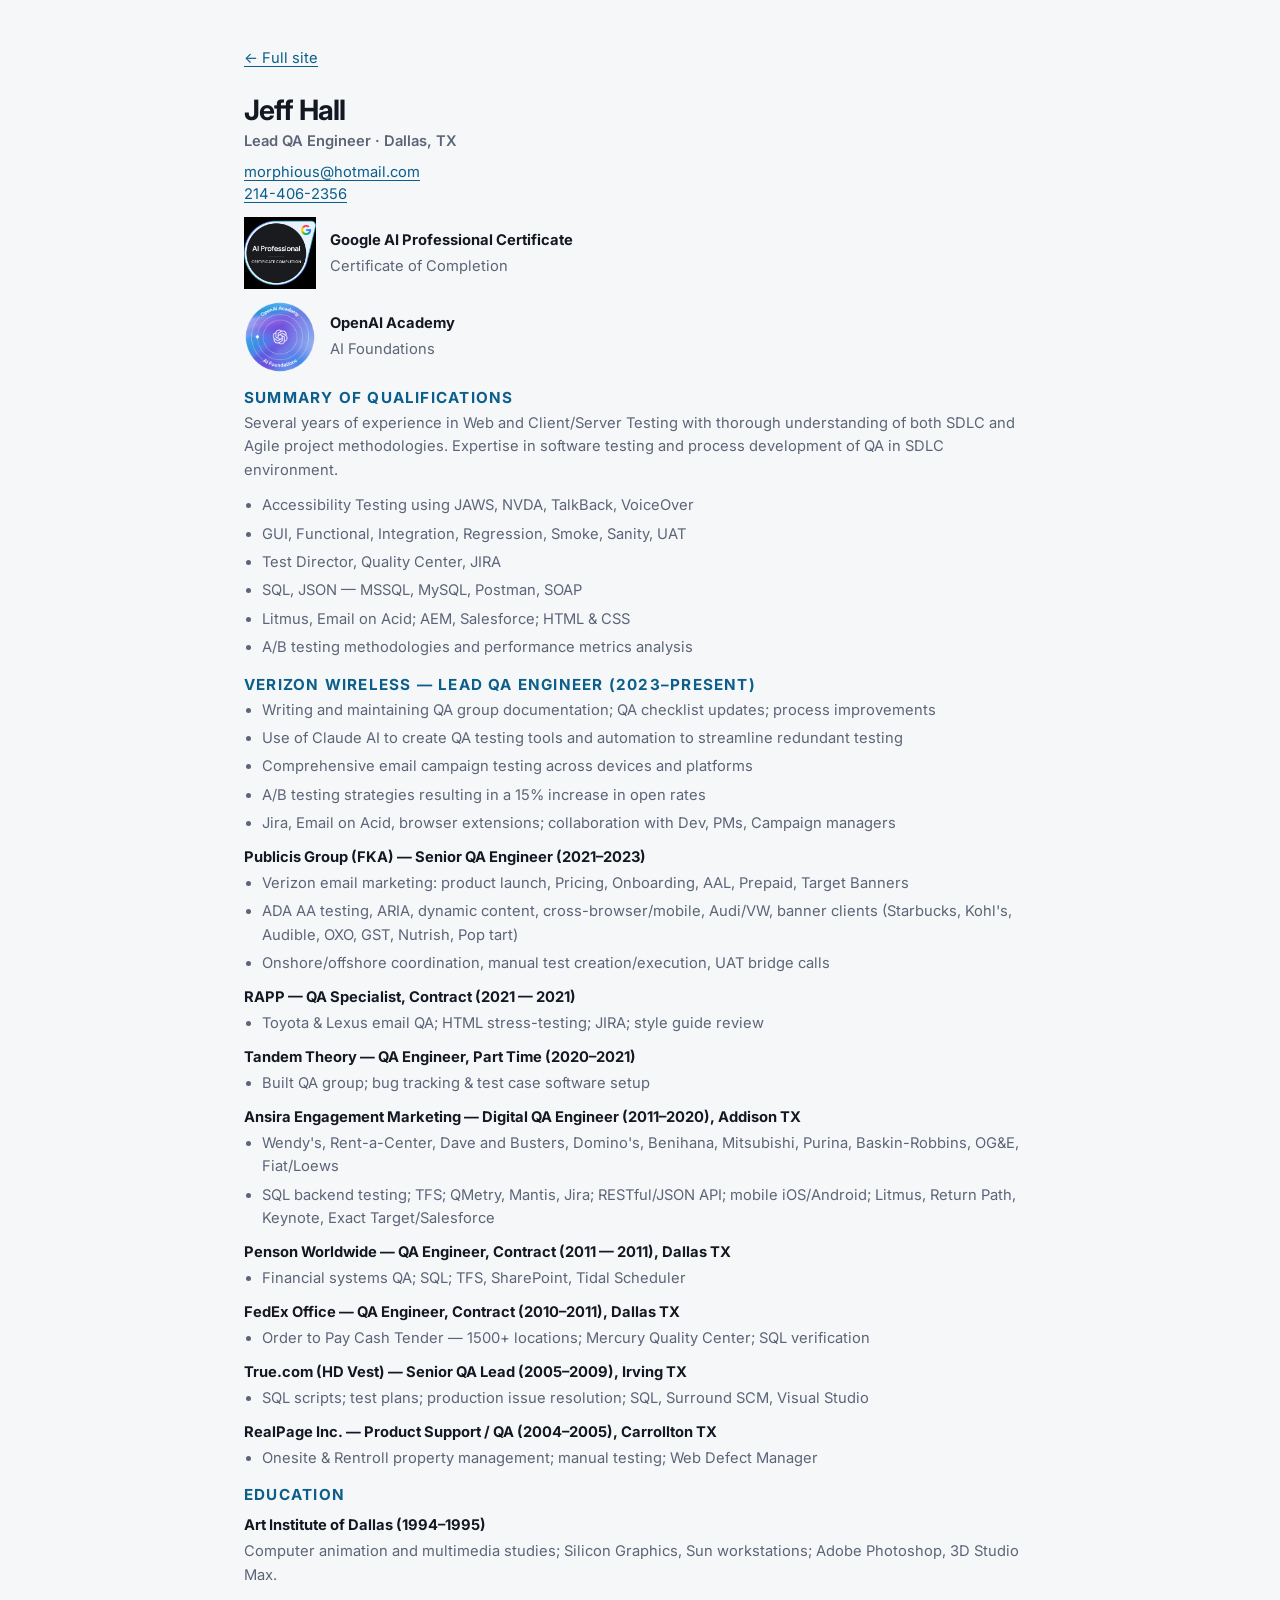
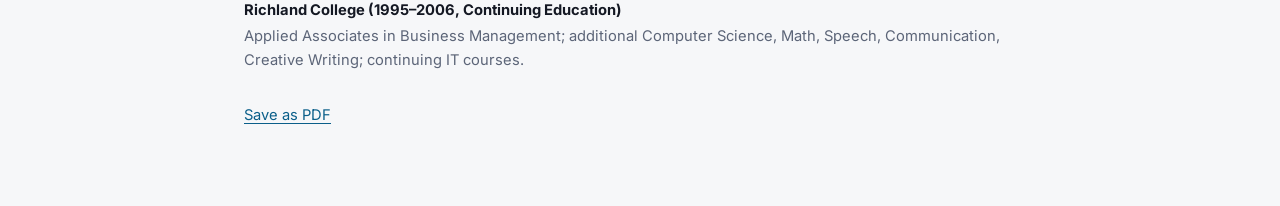
==== commit 9a250c0d: "Add the OpenAI Academy badge and replace the FedEx site count." ====
--- a/resume.html
+++ b/resume.html
@@ -5,7 +5,7 @@
   <meta name="viewport" content="width=device-width, initial-scale=1.0" />
   <title>Jeff Hall | Resume</title>
   <link href="https://fonts.googleapis.com/css2?family=Inter:wght@400;600;700&display=swap" rel="stylesheet" />
-  <link rel="stylesheet" href="styles/resume-site.css?v=2026-05-20-mobile" />
+  <link rel="stylesheet" href="styles/resume-site.css?v=2026-11-09-badge" />
   <style>
     .resume-plain { max-width: 52rem; margin: 0 auto; padding: 2rem 1.25rem 4rem; font-size: 0.92rem; }
     .resume-plain h1 { font-size: clamp(1.5rem, 6vw, 1.75rem); margin-bottom: 0.25rem; }
@@ -30,17 +30,32 @@
         <a href="mailto:morphious@hotmail.com">morphious@hotmail.com</a><br />
         <a href="tel:+12144062356">214-406-2356</a>
       </p>
-      <div class="cert-badge-row" style="margin: 0 0 1rem;">
-        <img
-          class="cert-badge"
-          src="images/google-ai-professional-certificate.png"
-          alt="Google AI Professional Certificate Completion Badge"
-          width="72"
-          height="72"
-        />
-        <div>
-          <p class="job-title" style="margin-top: 0;">Google AI Professional Certificate</p>
-          <p style="color: var(--muted); margin: 0;">Certificate of Completion</p>
+      <div class="cert-stack" style="margin: 0 0 1rem;">
+        <div class="cert-badge-row" style="margin: 0;">
+          <img
+            class="cert-badge"
+            src="images/google-ai-professional-certificate.png"
+            alt="Google AI Professional Certificate Completion Badge"
+            width="72"
+            height="72"
+          />
+          <div>
+            <p class="job-title" style="margin-top: 0;">Google AI Professional Certificate</p>
+            <p style="color: var(--muted); margin: 0;">Certificate of Completion</p>
+          </div>
+        </div>
+        <div class="cert-badge-row" style="margin: 0;">
+          <img
+            class="cert-badge"
+            src="images/openai-academy-ai-foundations.png"
+            alt="OpenAI Academy AI Foundations badge"
+            width="72"
+            height="72"
+          />
+          <div>
+            <p class="job-title" style="margin-top: 0;">OpenAI Academy</p>
+            <p style="color: var(--muted); margin: 0;">AI Foundations</p>
+          </div>
         </div>
       </div>
     </header>
--- a/styles/resume-site.css
+++ b/styles/resume-site.css
@@ -857,6 +857,13 @@
   }
 }
 
+.cert-stack {
+  display: flex;
+  flex-direction: column;
+  gap: 0.7rem;
+  margin: 0.85rem 0 1.1rem;
+}
+
 .cert-badge-row {
   display: flex;
   align-items: center;
@@ -864,8 +871,9 @@
   margin-top: 1.5rem;
 }
 
-.cert-badge-row--hero {
-  margin: 0.85rem 0 1.1rem;
+.cert-badge-row--hero,
+.cert-stack .cert-badge-row {
+  margin: 0;
 }
 
 .cert-badge {
@@ -1418,9 +1426,18 @@
     font-size: 9.5pt !important;
   }
 
+  .cert-stack {
+    gap: 0.35rem !important;
+    margin: 0.35rem 0 0.5rem !important;
+  }
+
   .cert-badge-row {
     margin-top: 0.35rem !important;
     gap: 0.5rem !important;
+  }
+
+  .cert-stack .cert-badge-row {
+    margin-top: 0 !important;
   }
 
   .cert-badge {
